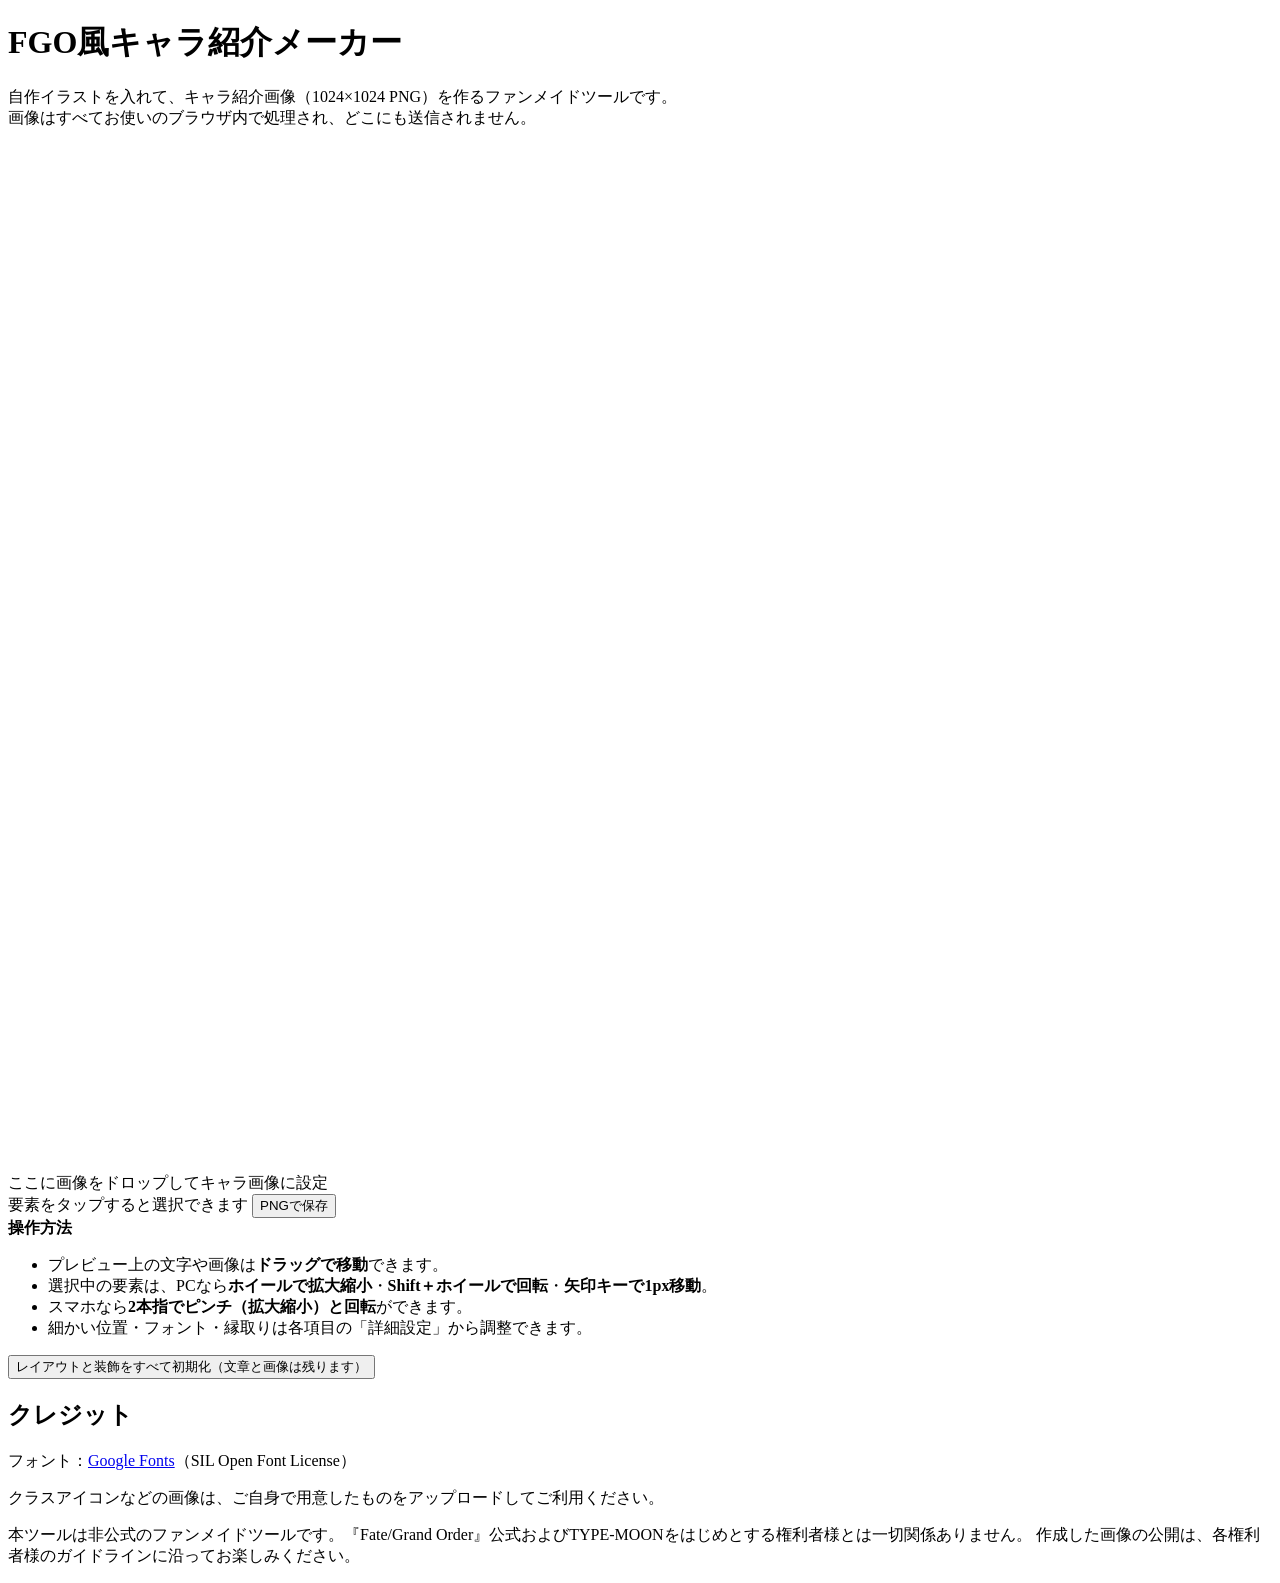
==== index.html @ 71b394b6 "Add files via upload" ====
<!doctype html>
<html lang="ja">
<head>
  <meta charset="utf-8">
  <meta name="viewport" content="width=device-width, initial-scale=1, viewport-fit=cover">
  <title>FGO風キャラ紹介メーカー</title>
  <meta name="description" content="自作イラストを入れて、FGO風のキャラ紹介画像（1024×1024 PNG）を作れる非公式ファンメイドツールです。画像はブラウザ内だけで処理されます。">
  <meta property="og:title" content="FGO風キャラ紹介メーカー">
  <meta property="og:description" content="自作イラストでFGO風のキャラ紹介画像を作れる非公式ファンメイドツール">
  <meta property="og:type" content="website">
  <meta name="theme-color" content="#2a2118">

  <link rel="preconnect" href="https://fonts.googleapis.com">
  <link rel="preconnect" href="https://fonts.gstatic.com" crossorigin>
  <link rel="stylesheet" href="https://fonts.googleapis.com/css2?family=Zen+Old+Mincho:wght@400;500;600;700;900&family=Shippori+Mincho+B1:wght@400;500;600;700;800&family=Noto+Serif+JP:wght@400;500;600;700;800;900&family=Kaisei+Tokumin:wght@400;500;700;800&family=Zen+Antique&family=Hina+Mincho&family=Yuji+Syuku&family=Dela+Gothic+One&family=Reggae+One&family=RocknRoll+One&family=Zen+Kaku+Gothic+New:wght@400;500;700;900&family=Noto+Sans+JP:wght@400;500;700;900&display=swap">
  <link rel="stylesheet" href="css/style.css">
</head>
<body>
  <header class="app-header">
    <h1>FGO風キャラ紹介メーカー</h1>
    <p class="lead">自作イラストを入れて、キャラ紹介画像（1024×1024 PNG）を作るファンメイドツールです。<br class="pc-only">画像はすべてお使いのブラウザ内で処理され、どこにも送信されません。</p>
  </header>

  <main class="layout">
    <section class="preview-pane" aria-label="プレビュー">
      <div class="canvas-wrap" id="canvasWrap">
        <canvas id="stage" width="1024" height="1024" tabindex="0" aria-label="作成中の画像プレビュー"></canvas>
        <div class="drop-overlay" id="dropOverlay">ここに画像をドロップしてキャラ画像に設定</div>
      </div>
      <div class="stage-bar">
        <span class="sel-label" id="selLabel">要素をタップすると選択できます</span>
        <button type="button" class="btn small ghost" id="deselectBtn" hidden>選択解除</button>
        <button type="button" class="btn primary" id="exportBtn">PNGで保存</button>
      </div>
    </section>

    <section class="controls" id="controls" aria-label="編集">
      <div class="howto">
        <strong>操作方法</strong>
        <ul>
          <li>プレビュー上の文字や画像は<b>ドラッグで移動</b>できます。</li>
          <li>選択中の要素は、PCなら<b>ホイールで拡大縮小</b>・<b>Shift＋ホイールで回転</b>・<b>矢印キーで1px移動</b>。</li>
          <li>スマホなら<b>2本指でピンチ（拡大縮小）と回転</b>ができます。</li>
          <li>細かい位置・フォント・縁取りは各項目の「詳細設定」から調整できます。</li>
        </ul>
      </div>
      <!-- 各設定項目は js/app.js で生成します -->
      <div id="panels"></div>
      <div class="global-actions">
        <button type="button" class="btn" id="resetLayoutBtn">レイアウトと装飾をすべて初期化（文章と画像は残ります）</button>
      </div>
    </section>
  </main>

  <footer class="site-footer">
    <section class="credits">
      <h2>クレジット</h2>
      <p class="small">
        フォント：<a href="https://fonts.google.com/" target="_blank" rel="noopener">Google Fonts</a>（SIL Open Font License）
      </p>
      <p class="small">
        クラスアイコンなどの画像は、ご自身で用意したものをアップロードしてご利用ください。
      </p>
    </section>
    <section class="disclaimer">
      <p class="small">
        本ツールは非公式のファンメイドツールです。『Fate/Grand Order』公式およびTYPE-MOONをはじめとする権利者様とは一切関係ありません。
        作成した画像の公開は、各権利者様のガイドラインに沿ってお楽しみください。
      </p>
    </section>
  </footer>

  <div class="modal" id="exportModal" hidden>
    <div class="modal-body" role="dialog" aria-modal="true" aria-labelledby="exportTitle">
      <h2 id="exportTitle">画像ができました</h2>
      <img id="exportImg" alt="作成した画像">
      <p class="small">うまく保存できないときは、画像を長押し（PCは右クリック）して保存してください。</p>
      <div class="modal-actions">
        <a class="btn primary" id="downloadLink" download="profile.png">ダウンロード</a>
        <button type="button" class="btn" id="closeModalBtn">閉じる</button>
      </div>
    </div>
  </div>

  <script src="js/config.js"></script>
  <script src="js/app.js"></script>
</body>
</html>
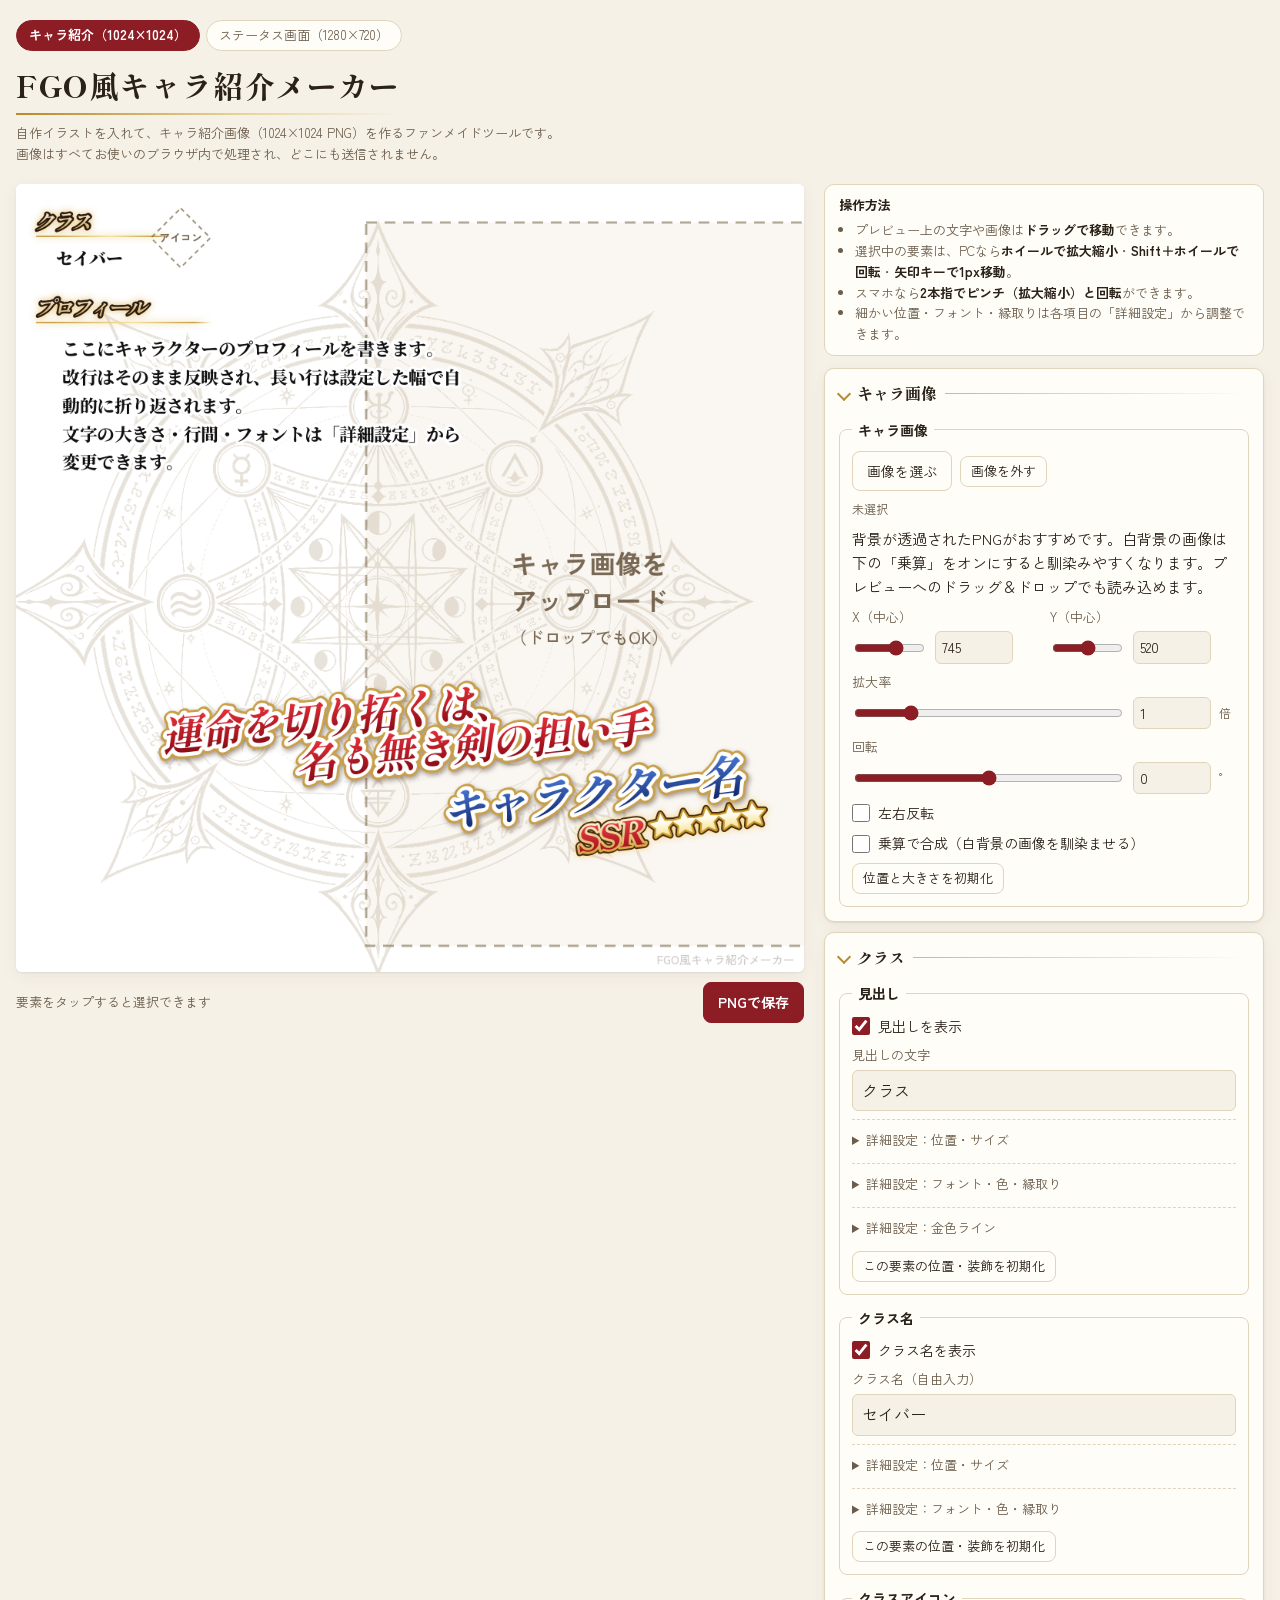
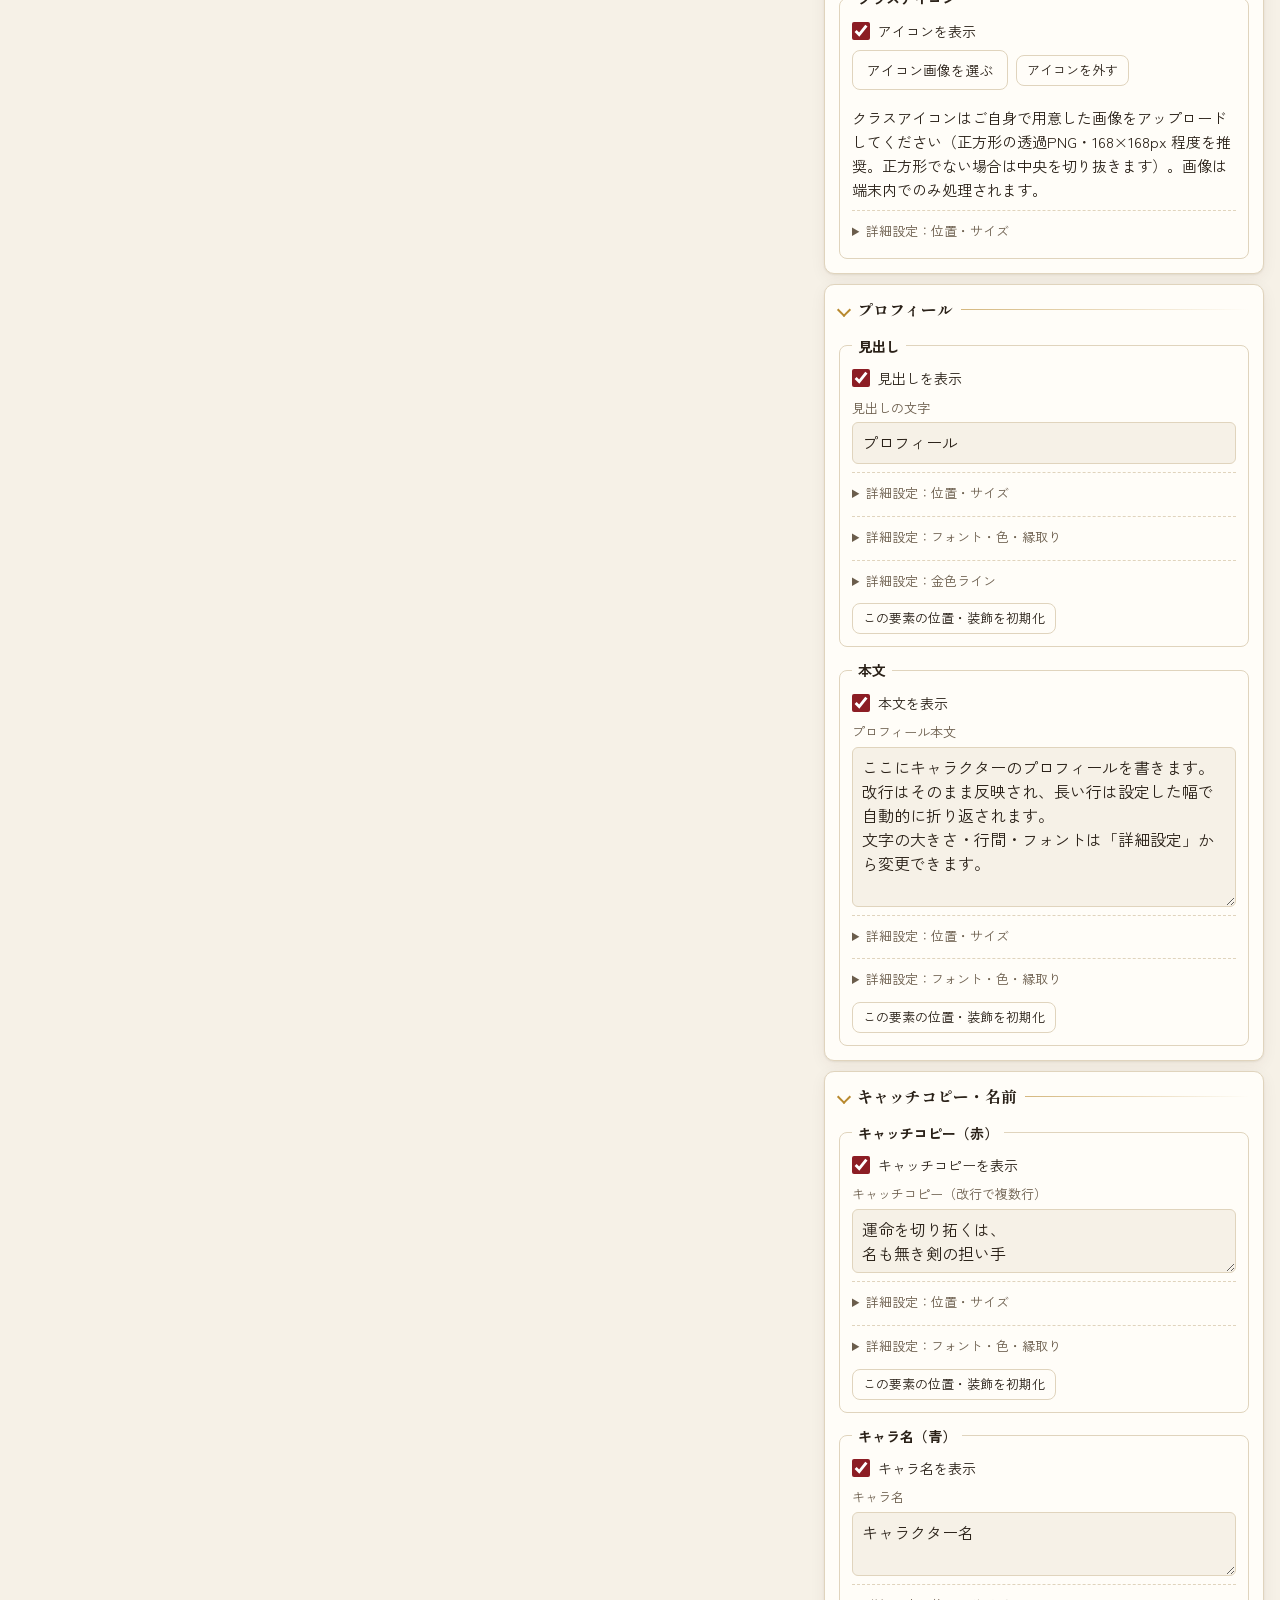
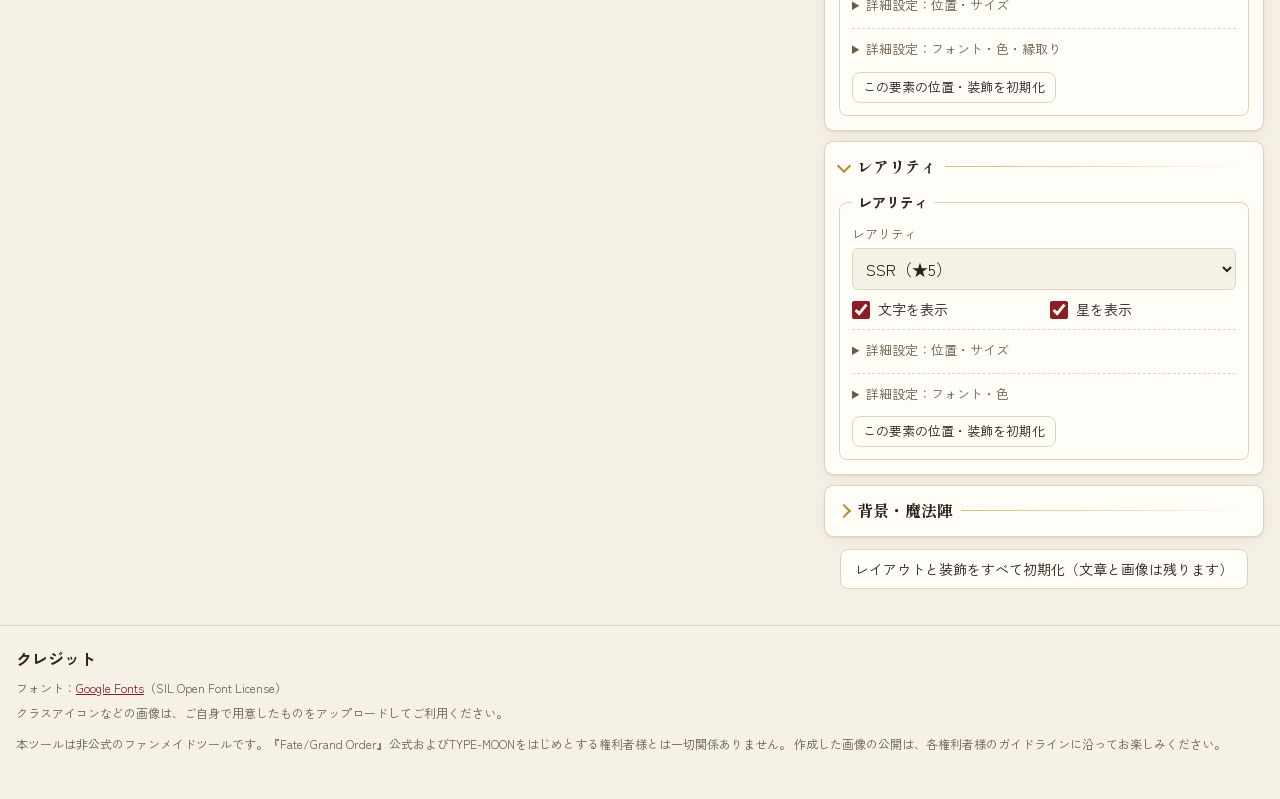
==== commit fafe2d01: "ステータス画面メーカー（1280×720）を追加 - status.html / css/status.css / js/status.js を追加 - 背景・カード枠・パネル・ゲージをCSSで再現し" ====
--- a/index.html
+++ b/index.html
@@ -17,6 +17,10 @@
 </head>
 <body>
   <header class="app-header">
+    <nav class="tool-nav" aria-label="ツール切り替え">
+      <a href="index.html" aria-current="page">キャラ紹介（1024×1024）</a>
+      <a href="status.html">ステータス画面（1280×720）</a>
+    </nav>
     <h1>FGO風キャラ紹介メーカー</h1>
     <p class="lead">自作イラストを入れて、キャラ紹介画像（1024×1024 PNG）を作るファンメイドツールです。<br class="pc-only">画像はすべてお使いのブラウザ内で処理され、どこにも送信されません。</p>
   </header>
--- a/css/style.css
+++ b/css/style.css
@@ -0,0 +1,387 @@
+:root {
+  --bg: #f6f1e7;
+  --panel: #fffdf8;
+  --panel-2: #f3ecde;
+  --ink: #2a2118;
+  --ink-soft: #6b5d4c;
+  --line: #e0d4bd;
+  --gold: #b8892e;
+  --gold-soft: #e9d49a;
+  --accent: #8c1d24;
+  --accent-ink: #ffffff;
+  --focus: #c9962f;
+  --shadow: 0 1px 2px rgba(60, 40, 10, .08), 0 4px 16px rgba(60, 40, 10, .06);
+  --radius: 10px;
+  color-scheme: light;
+}
+
+@media (prefers-color-scheme: dark) {
+  :root:not([data-theme="light"]) {
+    --bg: #17130f;
+    --panel: #221c16;
+    --panel-2: #2b241c;
+    --ink: #f1e8d8;
+    --ink-soft: #b9a98f;
+    --line: #3d3328;
+    --gold: #d8ad55;
+    --gold-soft: #5c4a26;
+    --accent: #b8323a;
+    --shadow: 0 1px 2px rgba(0, 0, 0, .4), 0 4px 16px rgba(0, 0, 0, .3);
+    color-scheme: dark;
+  }
+}
+
+* { box-sizing: border-box; }
+[hidden] { display: none !important; }
+
+html { -webkit-text-size-adjust: 100%; }
+
+body {
+  margin: 0;
+  background: var(--bg);
+  color: var(--ink);
+  font-family: "Zen Kaku Gothic New", "Hiragino Sans", "Noto Sans JP", "Yu Gothic", system-ui, sans-serif;
+  font-size: 15px;
+  line-height: 1.6;
+}
+
+a { color: var(--accent); }
+
+.app-header {
+  padding: 20px 16px 8px;
+  max-width: 1280px;
+  margin: 0 auto;
+}
+.app-header h1 {
+  margin: 0;
+  font-family: "Shippori Mincho B1", "Zen Old Mincho", serif;
+  font-weight: 800;
+  font-size: clamp(22px, 4vw, 30px);
+  letter-spacing: .04em;
+  background: linear-gradient(90deg, var(--gold), var(--gold-soft) 60%, transparent) bottom left / 100% 2px no-repeat;
+  padding-bottom: 6px;
+  display: inline-block;
+}
+.lead { margin: 8px 0 0; color: var(--ink-soft); font-size: 13px; }
+
+.layout {
+  max-width: 1280px;
+  margin: 0 auto;
+  padding: 12px 16px 24px;
+  display: grid;
+  grid-template-columns: minmax(0, 1fr) minmax(320px, 440px);
+  gap: 20px;
+  align-items: start;
+}
+
+/* ---------- ツール切り替え ---------- */
+.tool-nav {
+  display: flex;
+  flex-wrap: wrap;
+  gap: 6px;
+  margin-bottom: 10px;
+  font-size: 13px;
+}
+.tool-nav a {
+  padding: 4px 12px;
+  border: 1px solid var(--line);
+  border-radius: 999px;
+  color: var(--ink-soft);
+  text-decoration: none;
+  background: var(--panel);
+}
+.tool-nav a:hover { border-color: var(--gold); color: var(--ink); }
+.tool-nav a[aria-current="page"] {
+  background: var(--accent);
+  border-color: var(--accent);
+  color: var(--accent-ink);
+  font-weight: 700;
+}
+
+/* ---------- preview ---------- */
+.preview-pane {
+  position: sticky;
+  top: 12px;
+  display: flex;
+  flex-direction: column;
+  gap: 10px;
+}
+.canvas-wrap {
+  position: relative;
+  width: 100%;
+  max-width: calc(100vh - 110px);
+  margin: 0 auto;
+  aspect-ratio: 1 / 1;
+  background: #fff;
+  border-radius: 6px;
+  box-shadow: var(--shadow);
+  overflow: hidden;
+}
+#stage {
+  display: block;
+  width: 100%;
+  height: 100%;
+  touch-action: none;
+  cursor: default;
+  outline: none;
+}
+#stage.can-drag { cursor: move; }
+#stage:focus-visible { box-shadow: inset 0 0 0 3px var(--focus); }
+
+.drop-overlay {
+  position: absolute; inset: 0;
+  display: none;
+  align-items: center; justify-content: center;
+  text-align: center;
+  padding: 24px;
+  background: rgba(140, 29, 36, .75);
+  color: #fff;
+  font-weight: 700;
+  font-size: 18px;
+  pointer-events: none;
+}
+.canvas-wrap.dragover .drop-overlay { display: flex; }
+
+.stage-bar {
+  display: flex;
+  align-items: center;
+  gap: 8px;
+  width: 100%;
+  max-width: calc(100vh - 110px);
+  margin: 0 auto;
+}
+.sel-label {
+  flex: 1;
+  min-width: 0;
+  font-size: 13px;
+  color: var(--ink-soft);
+  white-space: nowrap;
+  overflow: hidden;
+  text-overflow: ellipsis;
+}
+.sel-label b { color: var(--ink); }
+
+/* ---------- buttons ---------- */
+.btn {
+  appearance: none;
+  border: 1px solid var(--line);
+  background: var(--panel);
+  color: var(--ink);
+  border-radius: 8px;
+  padding: 8px 14px;
+  font: inherit;
+  font-size: 14px;
+  cursor: pointer;
+  text-decoration: none;
+  display: inline-flex;
+  align-items: center;
+  justify-content: center;
+  gap: 6px;
+  min-height: 38px;
+}
+.btn:hover { border-color: var(--gold); }
+.btn:focus-visible { outline: 2px solid var(--focus); outline-offset: 2px; }
+.btn.primary {
+  background: var(--accent);
+  color: var(--accent-ink);
+  border-color: var(--accent);
+  font-weight: 700;
+}
+.btn.primary:hover { filter: brightness(1.08); }
+.btn.small { padding: 4px 10px; min-height: 30px; font-size: 13px; }
+.btn.ghost { background: transparent; }
+.btn[disabled] { opacity: .6; cursor: progress; }
+
+/* ---------- controls ---------- */
+.controls { display: flex; flex-direction: column; gap: 12px; min-width: 0; }
+
+.howto {
+  background: var(--panel);
+  border: 1px solid var(--line);
+  border-radius: var(--radius);
+  padding: 10px 14px;
+  font-size: 13px;
+  color: var(--ink-soft);
+}
+.howto strong { color: var(--ink); }
+.howto ul { margin: 4px 0 0; padding-left: 1.2em; }
+.howto b { color: var(--ink); font-weight: 700; }
+
+#panels { display: flex; flex-direction: column; gap: 10px; }
+
+details.section {
+  background: var(--panel);
+  border: 1px solid var(--line);
+  border-radius: var(--radius);
+  box-shadow: var(--shadow);
+}
+details.section > summary {
+  list-style: none;
+  cursor: pointer;
+  padding: 12px 14px;
+  font-family: "Shippori Mincho B1", "Zen Old Mincho", serif;
+  font-weight: 800;
+  font-size: 16px;
+  display: flex;
+  align-items: center;
+  gap: 8px;
+  border-radius: var(--radius);
+}
+details.section > summary::-webkit-details-marker { display: none; }
+details.section > summary::before {
+  content: "";
+  width: 8px; height: 8px;
+  border-right: 2px solid var(--gold);
+  border-bottom: 2px solid var(--gold);
+  transform: rotate(-45deg);
+  transition: transform .15s;
+  flex: none;
+}
+details.section[open] > summary::before { transform: rotate(45deg); }
+details.section > summary::after {
+  content: "";
+  flex: 1;
+  height: 1px;
+  background: linear-gradient(90deg, var(--gold), transparent);
+  opacity: .6;
+}
+.section-body { padding: 0 14px 14px; display: flex; flex-direction: column; gap: 12px; }
+
+.el-block {
+  border: 1px solid var(--line);
+  border-radius: 8px;
+  padding: 10px 12px 12px;
+  margin: 0;
+  min-width: 0;
+  min-inline-size: 0;
+  display: flex;
+  flex-direction: column;
+  gap: 8px;
+  background: var(--panel);
+  transition: border-color .15s, box-shadow .15s;
+}
+.el-block.active {
+  border-color: var(--gold);
+  box-shadow: 0 0 0 2px color-mix(in srgb, var(--gold) 35%, transparent);
+}
+.el-block > legend {
+  padding: 0 6px;
+  font-weight: 700;
+  font-size: 14px;
+}
+
+.row { display: flex; flex-direction: column; gap: 4px; min-width: 0; }
+.row > label, .row > .label { font-size: 13px; color: var(--ink-soft); }
+.row.inline { flex-direction: row; align-items: center; justify-content: space-between; gap: 10px; }
+.row.check { flex-direction: row; align-items: center; gap: 8px; }
+.row.check label { color: var(--ink); font-size: 14px; }
+.row .note { font-size: 12px; color: var(--ink-soft); }
+.row .warn { font-size: 12px; color: var(--accent); }
+
+input[type="text"], textarea, select, input[type="number"] {
+  width: 100%;
+  font: inherit;
+  font-size: 16px; /* iOS のズーム防止 */
+  color: var(--ink);
+  background: var(--bg);
+  border: 1px solid var(--line);
+  border-radius: 6px;
+  padding: 7px 9px;
+}
+textarea { resize: vertical; line-height: 1.5; min-height: 64px; }
+input:focus, textarea:focus, select:focus { outline: 2px solid var(--focus); outline-offset: 0; border-color: transparent; }
+
+input[type="checkbox"] { width: 18px; height: 18px; accent-color: var(--accent); margin: 0; }
+input[type="color"] {
+  width: 44px; height: 32px;
+  padding: 0; border: 1px solid var(--line); border-radius: 6px; background: none; cursor: pointer;
+}
+input[type="file"] { display: none; }
+
+.range-line { display: flex; align-items: center; gap: 8px; }
+.range-line input[type="range"] { flex: 1; min-width: 0; accent-color: var(--accent); }
+.range-line input[type="number"] { width: 78px; flex: none; padding: 4px 6px; font-size: 14px; }
+.range-line .unit { font-size: 12px; color: var(--ink-soft); width: 1.4em; }
+
+.seg { display: inline-flex; border: 1px solid var(--line); border-radius: 8px; overflow: hidden; }
+.seg button {
+  appearance: none; border: 0; background: var(--panel); color: var(--ink);
+  font: inherit; font-size: 13px; padding: 6px 12px; cursor: pointer; min-height: 32px;
+}
+.seg button + button { border-left: 1px solid var(--line); }
+.seg button[aria-pressed="true"] { background: var(--accent); color: var(--accent-ink); font-weight: 700; }
+
+.btn-row { display: flex; flex-wrap: wrap; gap: 8px; align-items: center; }
+.file-name { font-size: 12px; color: var(--ink-soft); word-break: break-all; }
+
+details.adv { border-top: 1px dashed var(--line); padding-top: 6px; }
+details.adv > summary {
+  cursor: pointer;
+  font-size: 13px;
+  color: var(--ink-soft);
+  padding: 4px 0;
+}
+details.adv[open] > summary { color: var(--ink); font-weight: 700; }
+.adv-body { display: flex; flex-direction: column; gap: 8px; padding: 6px 0 4px; }
+
+.grid2 { display: grid; grid-template-columns: minmax(0, 1fr) minmax(0, 1fr); gap: 8px 12px; }
+@media (max-width: 420px) {
+  .grid2:has(input[type="range"]) { grid-template-columns: minmax(0, 1fr); }
+}
+
+.global-actions { display: flex; justify-content: center; }
+
+/* ---------- footer ---------- */
+.site-footer {
+  max-width: 1280px;
+  margin: 12px auto 0;
+  padding: 20px 16px 40px;
+  border-top: 1px solid var(--line);
+  color: var(--ink-soft);
+}
+.site-footer h2 { font-size: 16px; color: var(--ink); margin: 0 0 6px; }
+.site-footer p { margin: 6px 0; }
+.disclaimer { margin-top: 12px; }
+.small { font-size: 12px; }
+
+/* ---------- modal ---------- */
+.modal {
+  position: fixed; inset: 0;
+  background: rgba(20, 14, 8, .7);
+  display: flex; align-items: center; justify-content: center;
+  padding: 16px;
+  z-index: 100;
+}
+.modal[hidden] { display: none; }
+.modal-body {
+  background: var(--panel);
+  border-radius: var(--radius);
+  padding: 16px;
+  width: min(560px, 100%);
+  max-height: 100%;
+  overflow: auto;
+  box-shadow: var(--shadow);
+}
+.modal-body h2 { margin: 0 0 10px; font-size: 18px; }
+.modal-body img { width: 100%; height: auto; display: block; border-radius: 4px; background: #fff; }
+.modal-actions { display: flex; gap: 8px; justify-content: flex-end; margin-top: 8px; }
+
+.pc-only { display: inline; }
+
+/* ---------- mobile ---------- */
+@media (max-width: 860px) {
+  .layout { grid-template-columns: minmax(0, 1fr); gap: 12px; padding-top: 4px; }
+  .pc-only { display: none; }
+  .preview-pane {
+    top: 0;
+    z-index: 10;
+    background: var(--bg);
+    padding: 8px 0 6px;
+    margin: 0 -16px;
+    padding-left: 16px; padding-right: 16px;
+    box-shadow: 0 6px 10px -8px rgba(0, 0, 0, .25);
+  }
+  .canvas-wrap, .stage-bar { max-width: min(100%, 52vh); }
+  .stage-bar .btn.primary { padding: 6px 12px; min-height: 34px; }
+  .app-header { padding-top: 14px; }
+}
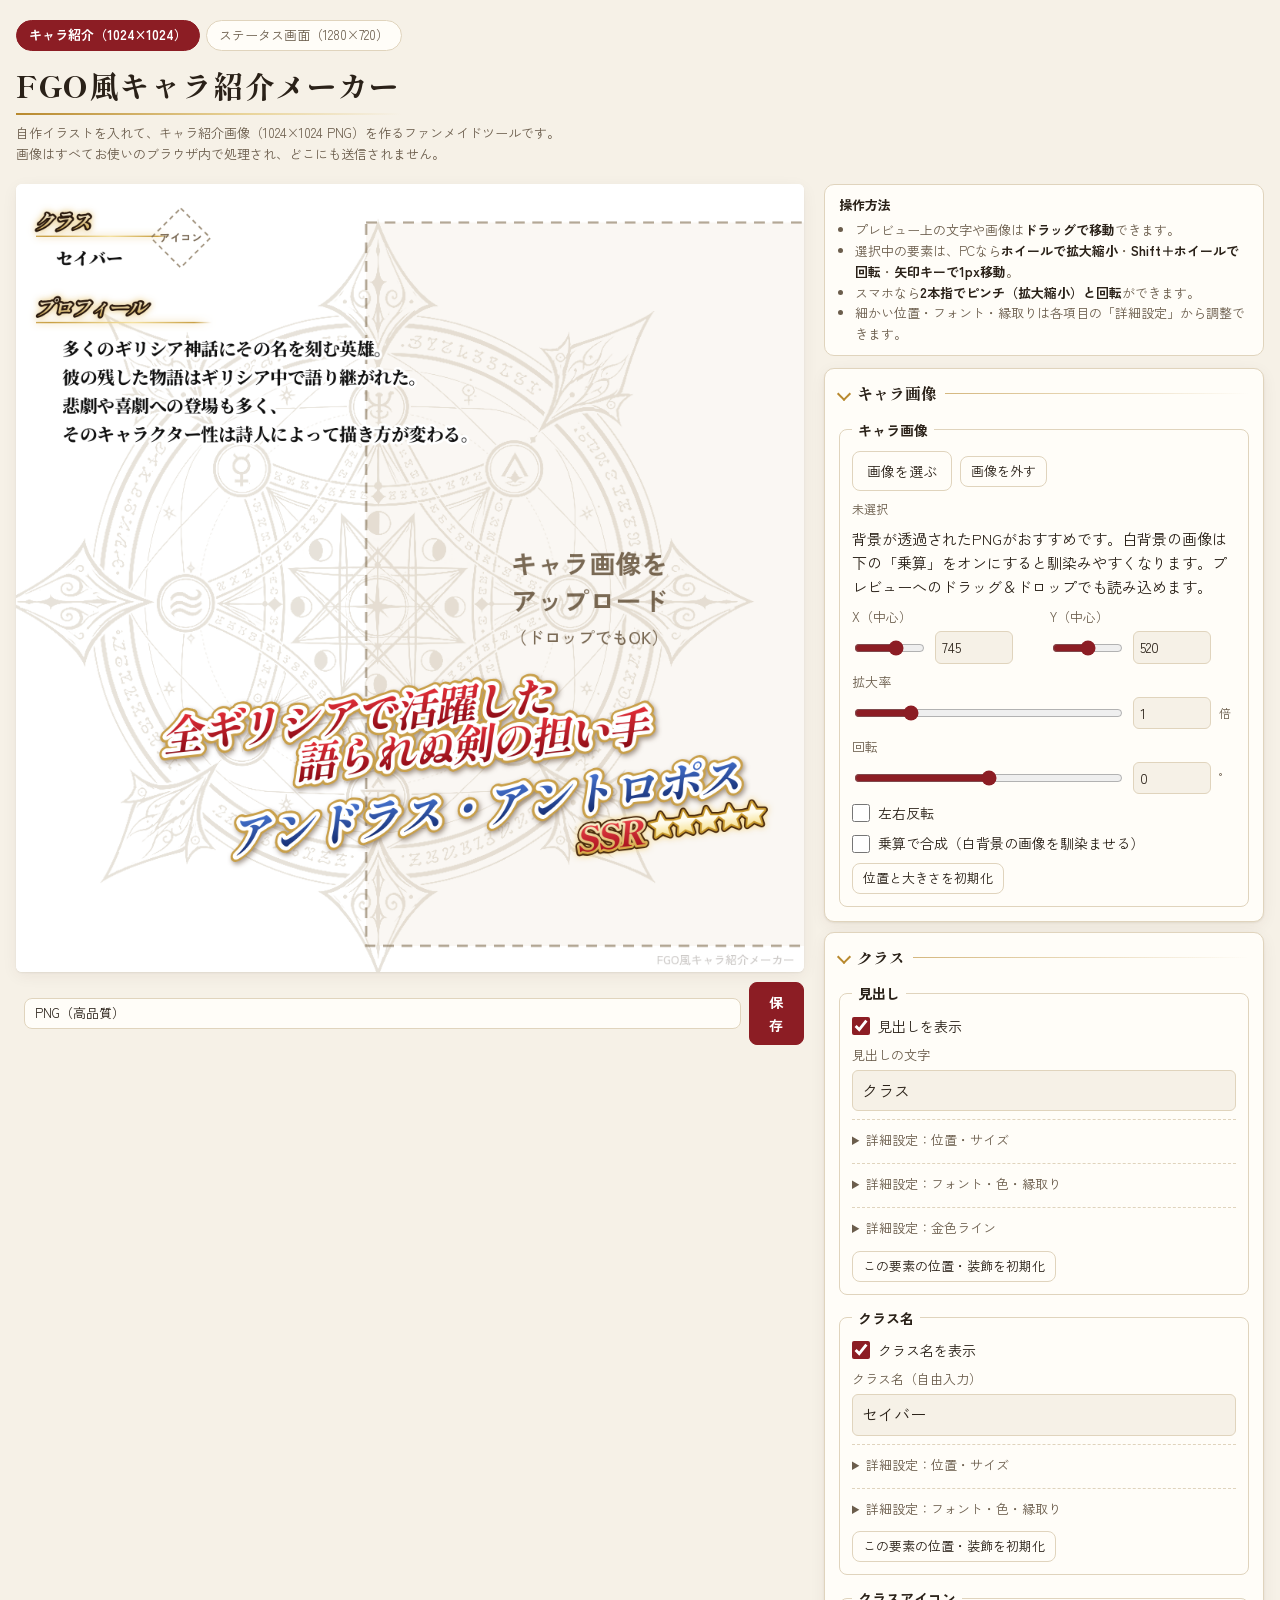
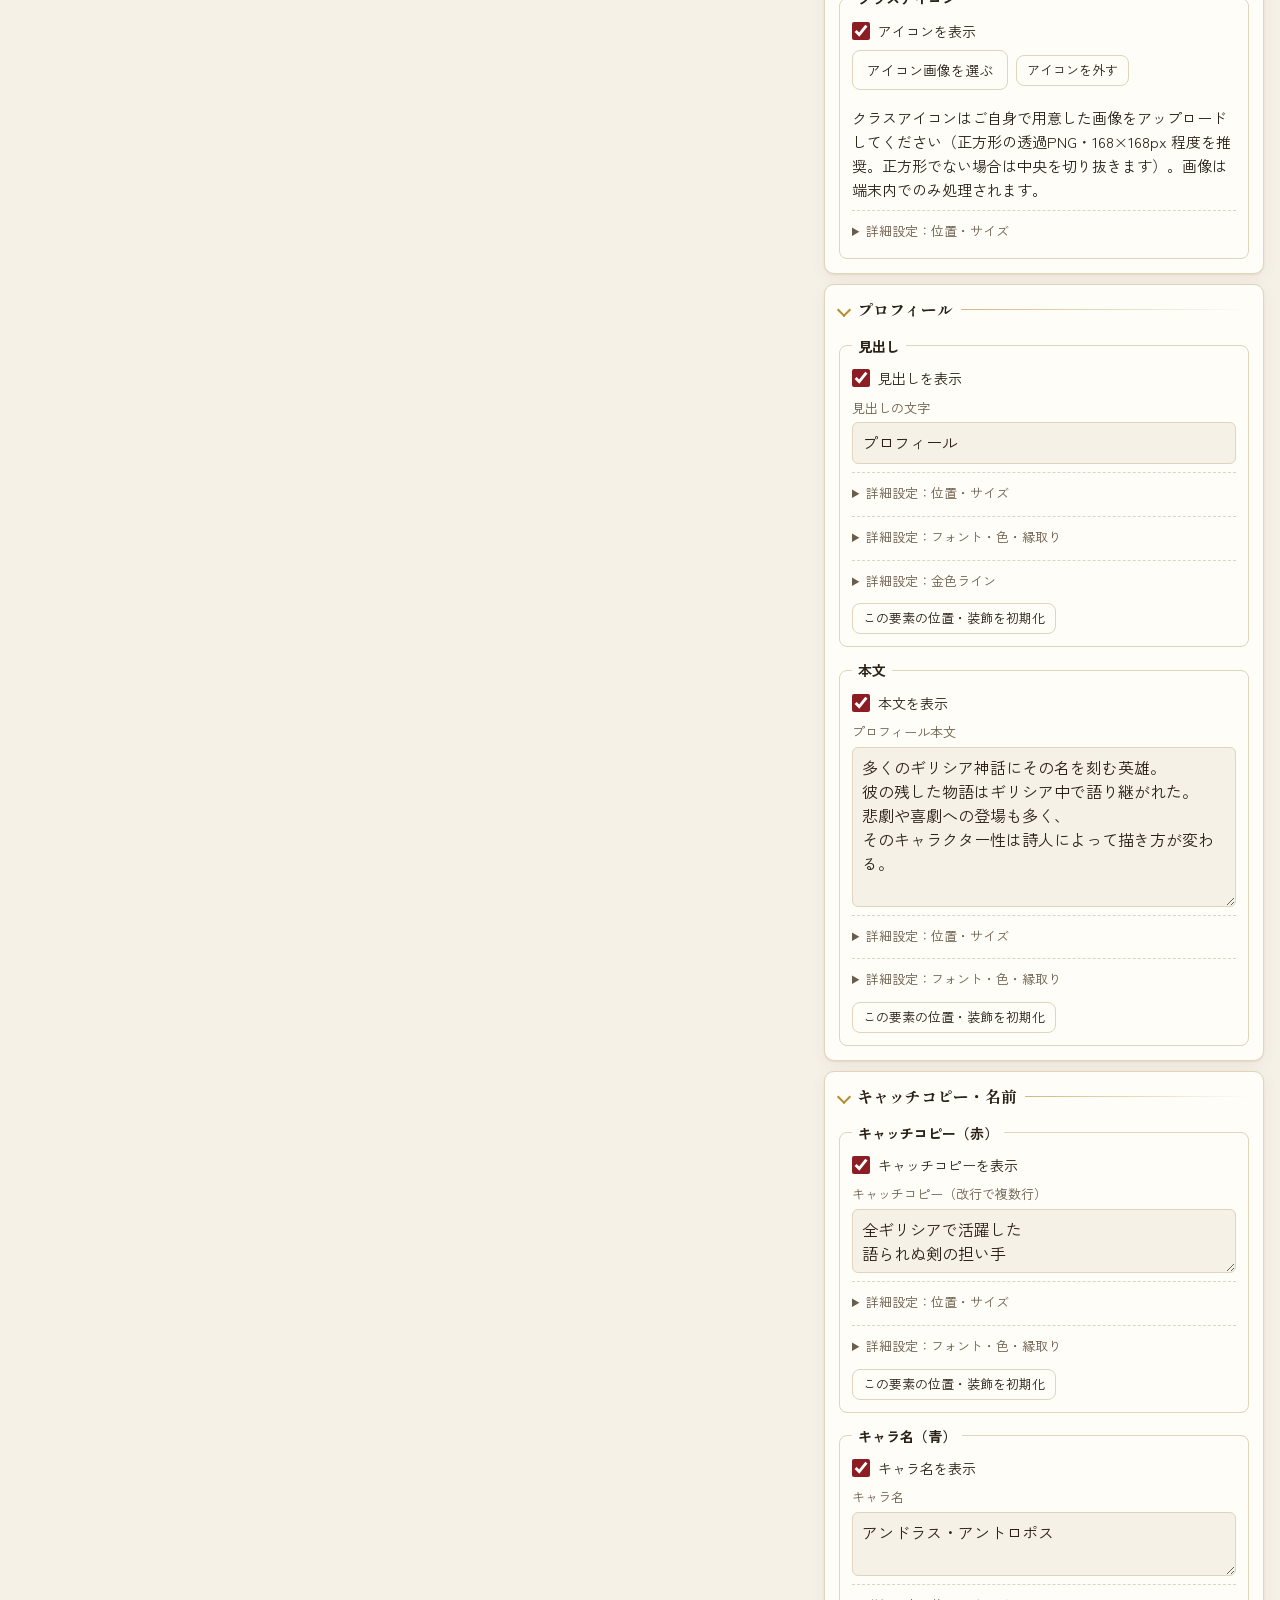
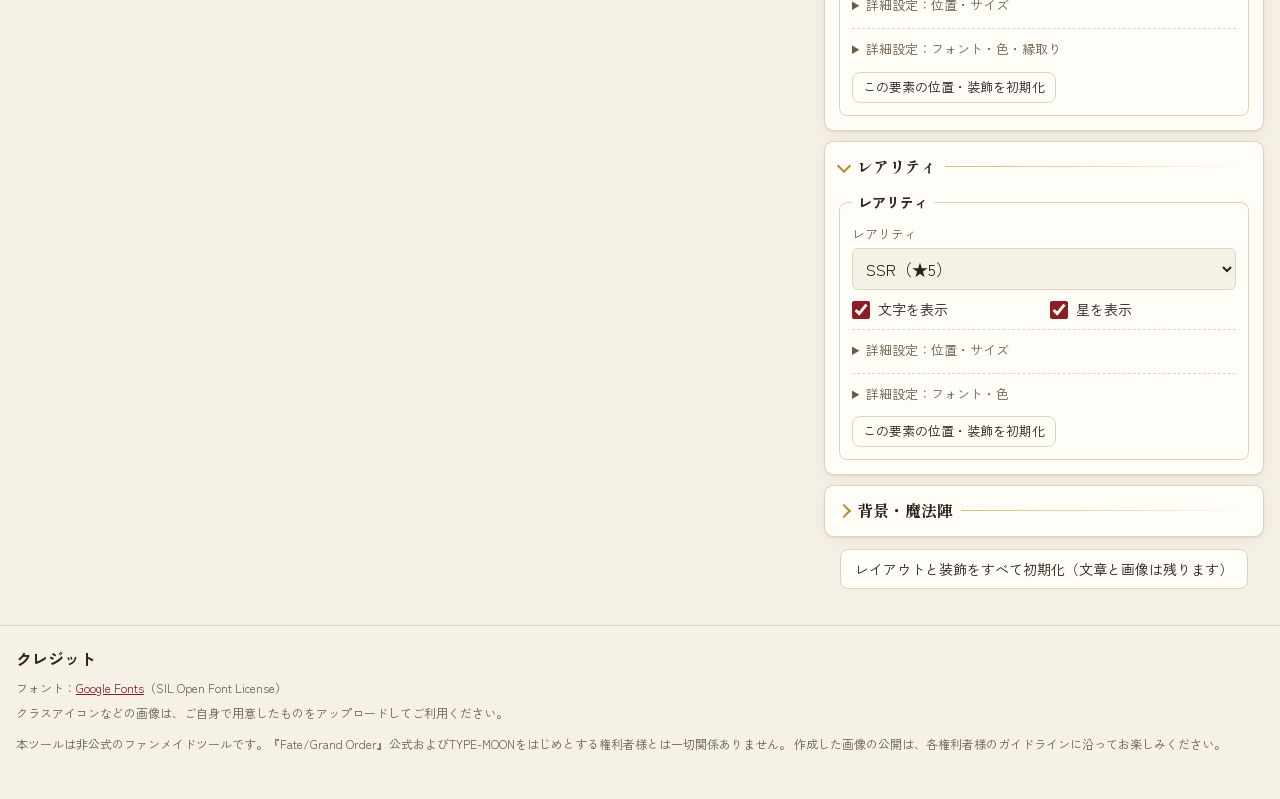
==== commit caac7ad3: "Add PNG/WebP export format selector" ====
--- a/index.html
+++ b/index.html
@@ -34,7 +34,11 @@
       <div class="stage-bar">
         <span class="sel-label" id="selLabel">要素をタップすると選択できます</span>
         <button type="button" class="btn small ghost" id="deselectBtn" hidden>選択解除</button>
-        <button type="button" class="btn primary" id="exportBtn">PNGで保存</button>
+        <select id="exportFormat" class="btn small" aria-label="保存形式">
+          <option value="png">PNG（高品質）</option>
+          <option value="webp">WebP（軽量・品質80%）</option>
+        </select>
+        <button type="button" class="btn primary" id="exportBtn">保存</button>
       </div>
     </section>
 
